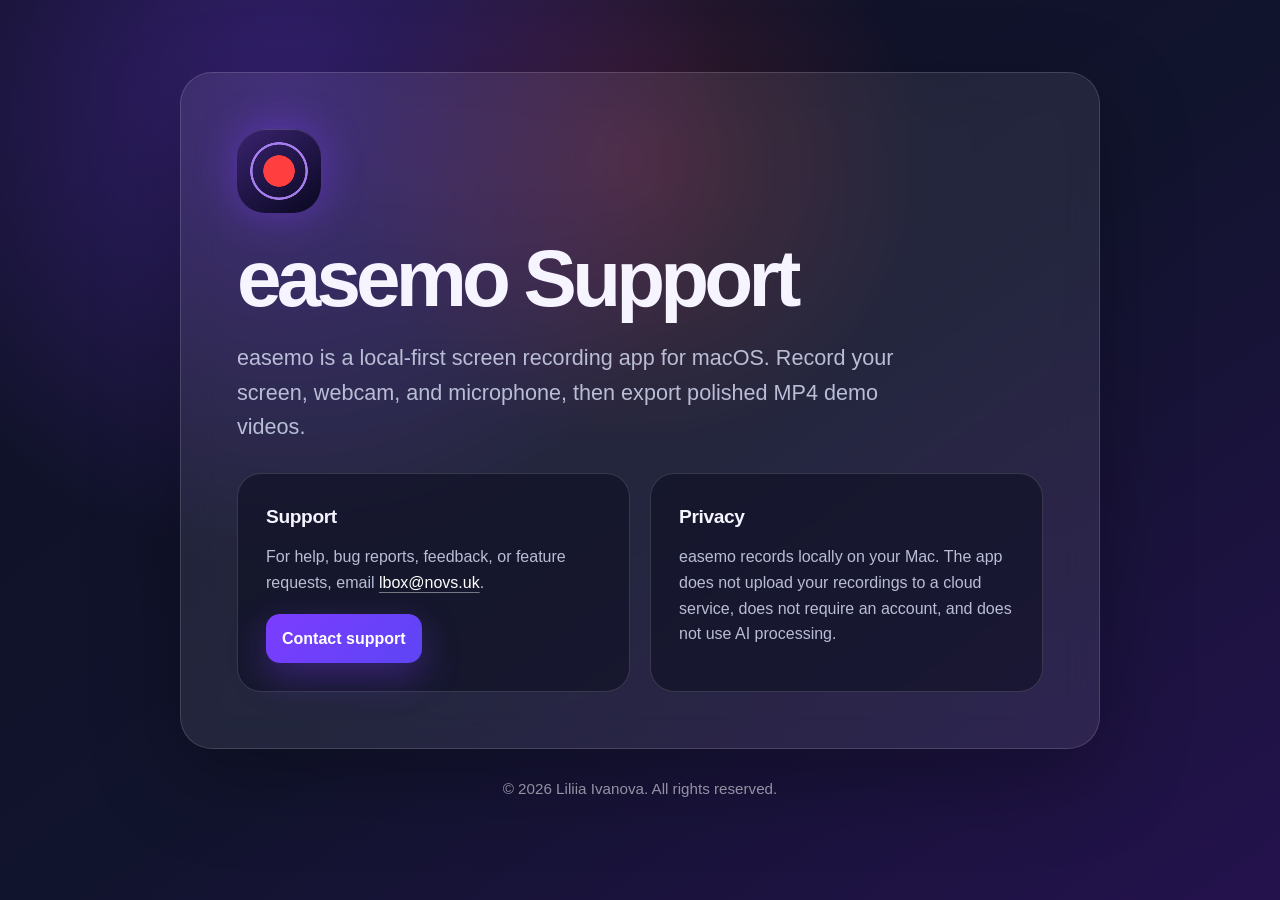
==== docs/index.html @ 4063d4b0 "Add GitHub Pages support site Co-authored-by: lil <lilyok@users.noreply.github.com>" ====
<!doctype html>
<html lang="en">
<head>
  <meta charset="utf-8">
  <meta name="viewport" content="width=device-width, initial-scale=1">
  <title>easemo Support</title>
  <meta
    name="description"
    content="Support and privacy information for easemo, a local-first screen recording app for macOS."
  >
  <style>
    :root {
      color-scheme: dark;
      --bg: #0f1024;
      --card: rgba(255, 255, 255, 0.08);
      --card-border: rgba(255, 255, 255, 0.14);
      --text: #f6f4ff;
      --muted: #b9bdd6;
      --accent: #7c3cff;
      --accent-2: #ff3f3f;
    }

    * {
      box-sizing: border-box;
    }

    body {
      margin: 0;
      min-height: 100vh;
      font-family: -apple-system, BlinkMacSystemFont, "Segoe UI", sans-serif;
      color: var(--text);
      background:
        radial-gradient(circle at 50% 18%, rgba(255, 63, 63, 0.18), transparent 18rem),
        radial-gradient(circle at 22% 12%, rgba(124, 60, 255, 0.34), transparent 28rem),
        linear-gradient(145deg, var(--bg), #11142d 52%, #24124d);
      line-height: 1.6;
    }

    main {
      width: min(920px, calc(100% - 40px));
      margin: 0 auto;
      padding: 72px 0;
    }

    .hero {
      padding: 56px;
      border: 1px solid var(--card-border);
      border-radius: 32px;
      background: var(--card);
      box-shadow: 0 28px 90px rgba(0, 0, 0, 0.28);
      backdrop-filter: blur(18px);
    }

    .icon {
      width: 84px;
      height: 84px;
      margin-bottom: 28px;
      border-radius: 28px;
      background:
        radial-gradient(circle at 50% 50%, var(--accent-2) 0 26%, transparent 27%),
        radial-gradient(circle at 50% 50%, transparent 0 44%, rgba(180, 136, 255, 0.9) 45% 48%, transparent 49%),
        linear-gradient(145deg, #39236f, #090820);
      box-shadow:
        0 0 42px rgba(124, 60, 255, 0.46),
        inset 0 1px 0 rgba(255, 255, 255, 0.16);
    }

    h1 {
      margin: 0;
      font-size: clamp(2.5rem, 7vw, 5rem);
      letter-spacing: -0.06em;
      line-height: 0.95;
    }

    .tagline {
      max-width: 680px;
      margin: 24px 0 0;
      color: var(--muted);
      font-size: clamp(1.1rem, 2.4vw, 1.35rem);
    }

    .grid {
      display: grid;
      grid-template-columns: repeat(2, minmax(0, 1fr));
      gap: 20px;
      margin-top: 28px;
    }

    section {
      padding: 28px;
      border: 1px solid var(--card-border);
      border-radius: 24px;
      background: rgba(13, 15, 34, 0.58);
    }

    h2 {
      margin: 0 0 12px;
      font-size: 1.2rem;
      letter-spacing: -0.02em;
    }

    p {
      margin: 0;
      color: var(--muted);
    }

    a {
      color: white;
      text-decoration-color: rgba(255, 255, 255, 0.42);
      text-underline-offset: 0.22em;
    }

    .button {
      display: inline-flex;
      align-items: center;
      margin-top: 18px;
      padding: 12px 16px;
      border-radius: 14px;
      color: white;
      background: linear-gradient(135deg, var(--accent), #5d45f5);
      text-decoration: none;
      font-weight: 700;
      box-shadow: 0 14px 36px rgba(124, 60, 255, 0.34);
    }

    footer {
      margin-top: 28px;
      color: rgba(246, 244, 255, 0.64);
      font-size: 0.95rem;
      text-align: center;
    }

    @media (max-width: 720px) {
      main {
        width: min(100% - 28px, 920px);
        padding: 32px 0;
      }

      .hero {
        padding: 32px;
        border-radius: 26px;
      }

      .grid {
        grid-template-columns: 1fr;
      }
    }
  </style>
</head>
<body>
  <main>
    <div class="hero">
      <div class="icon" aria-hidden="true"></div>
      <h1>easemo Support</h1>
      <p class="tagline">
        easemo is a local-first screen recording app for macOS. Record your
        screen, webcam, and microphone, then export polished MP4 demo videos.
      </p>

      <div class="grid">
        <section aria-labelledby="support-title">
          <h2 id="support-title">Support</h2>
          <p>
            For help, bug reports, feedback, or feature requests, email
            <a href="mailto:lbox@novs.uk">lbox@novs.uk</a>.
          </p>
          <a class="button" href="mailto:lbox@novs.uk?subject=easemo%20Support">
            Contact support
          </a>
        </section>

        <section aria-labelledby="privacy-title">
          <h2 id="privacy-title">Privacy</h2>
          <p>
            easemo records locally on your Mac. The app does not upload your
            recordings to a cloud service, does not require an account, and
            does not use AI processing.
          </p>
        </section>
      </div>
    </div>

    <footer>
      &copy; 2026 Liliia Ivanova. All rights reserved.
    </footer>
  </main>
</body>
</html>
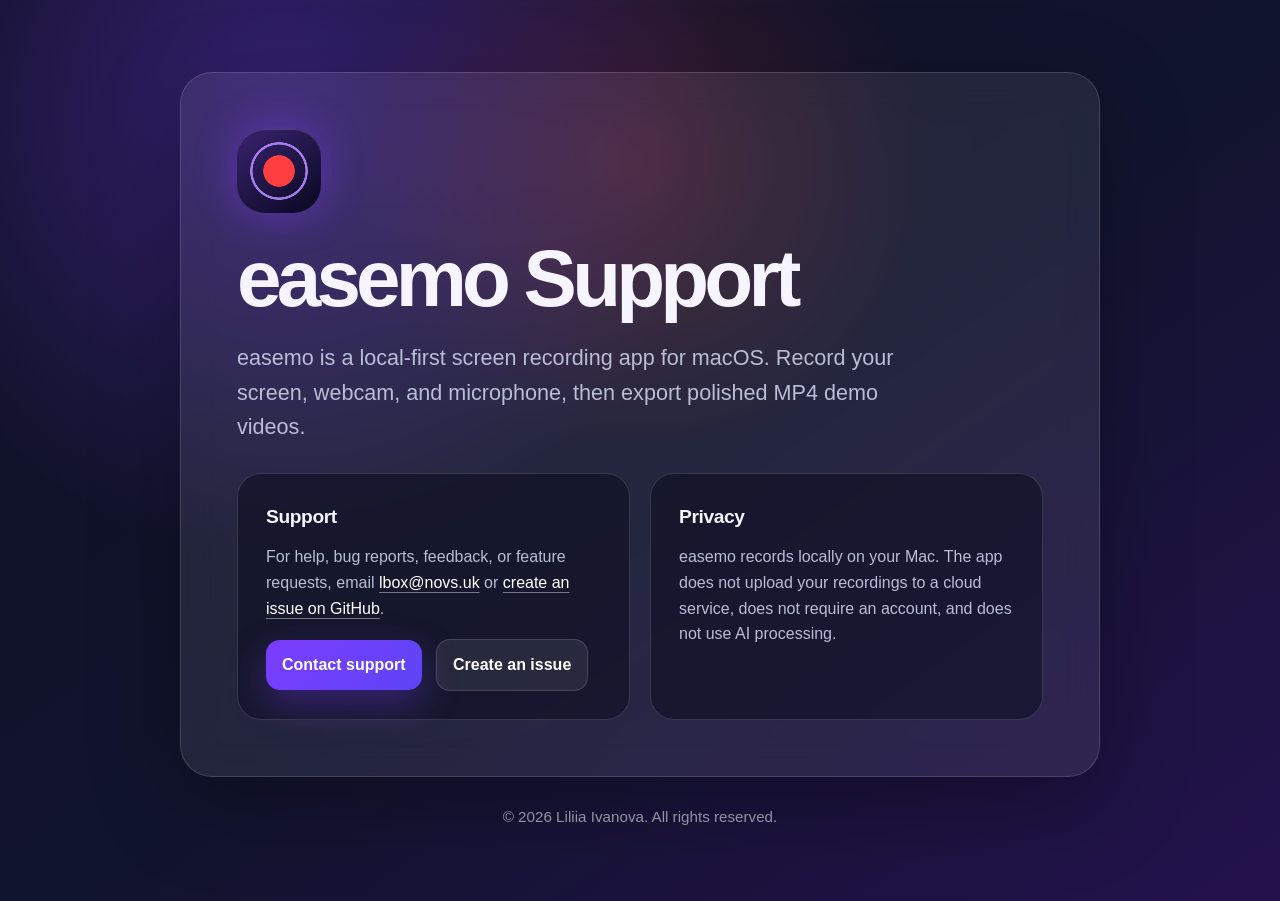
==== commit dfecdd76: "Add GitHub issues link to support page Co-authored-by: lil <lilyok@users.noreply.github.com>" ====
--- a/docs/index.html
+++ b/docs/index.html
@@ -123,6 +123,16 @@
       box-shadow: 0 14px 36px rgba(124, 60, 255, 0.34);
     }
 
+    .button + .button {
+      margin-left: 10px;
+    }
+
+    .button.secondary {
+      border: 1px solid var(--card-border);
+      background: rgba(255, 255, 255, 0.08);
+      box-shadow: none;
+    }
+
     footer {
       margin-top: 28px;
       color: rgba(246, 244, 255, 0.64);
@@ -162,10 +172,14 @@
           <h2 id="support-title">Support</h2>
           <p>
             For help, bug reports, feedback, or feature requests, email
-            <a href="mailto:lbox@novs.uk">lbox@novs.uk</a>.
+            <a href="mailto:lbox@novs.uk">lbox@novs.uk</a> or
+            <a href="https://github.com/lilyok/easemo/issues">create an issue on GitHub</a>.
           </p>
           <a class="button" href="mailto:lbox@novs.uk?subject=easemo%20Support">
             Contact support
+          </a>
+          <a class="button secondary" href="https://github.com/lilyok/easemo/issues">
+            Create an issue
           </a>
         </section>
 
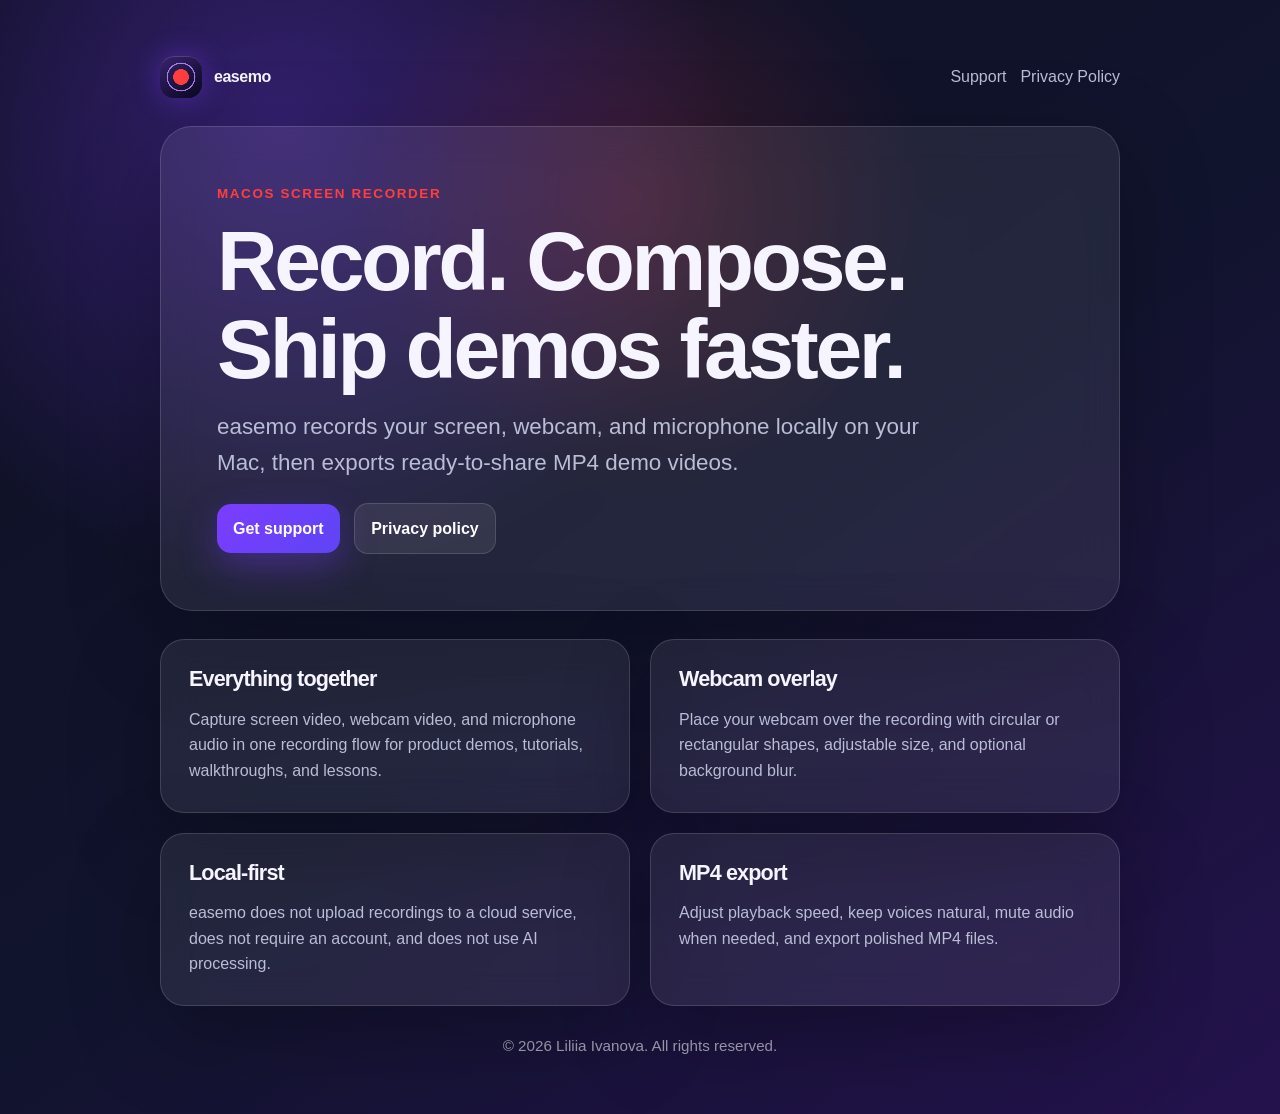
==== commit 2cd30e90: "Add support and privacy Pages site Co-authored-by: lil <lilyok@users.noreply.github.com>" ====
--- a/docs/index.html
+++ b/docs/index.html
@@ -3,196 +3,70 @@
 <head>
   <meta charset="utf-8">
   <meta name="viewport" content="width=device-width, initial-scale=1">
-  <title>easemo Support</title>
+  <title>easemo - Local Screen Recording for Mac</title>
   <meta
     name="description"
-    content="Support and privacy information for easemo, a local-first screen recording app for macOS."
+    content="easemo is a private, local-first macOS app for recording screen, webcam, and microphone into polished MP4 demo videos."
   >
-  <style>
-    :root {
-      color-scheme: dark;
-      --bg: #0f1024;
-      --card: rgba(255, 255, 255, 0.08);
-      --card-border: rgba(255, 255, 255, 0.14);
-      --text: #f6f4ff;
-      --muted: #b9bdd6;
-      --accent: #7c3cff;
-      --accent-2: #ff3f3f;
-    }
-
-    * {
-      box-sizing: border-box;
-    }
-
-    body {
-      margin: 0;
-      min-height: 100vh;
-      font-family: -apple-system, BlinkMacSystemFont, "Segoe UI", sans-serif;
-      color: var(--text);
-      background:
-        radial-gradient(circle at 50% 18%, rgba(255, 63, 63, 0.18), transparent 18rem),
-        radial-gradient(circle at 22% 12%, rgba(124, 60, 255, 0.34), transparent 28rem),
-        linear-gradient(145deg, var(--bg), #11142d 52%, #24124d);
-      line-height: 1.6;
-    }
-
-    main {
-      width: min(920px, calc(100% - 40px));
-      margin: 0 auto;
-      padding: 72px 0;
-    }
-
-    .hero {
-      padding: 56px;
-      border: 1px solid var(--card-border);
-      border-radius: 32px;
-      background: var(--card);
-      box-shadow: 0 28px 90px rgba(0, 0, 0, 0.28);
-      backdrop-filter: blur(18px);
-    }
-
-    .icon {
-      width: 84px;
-      height: 84px;
-      margin-bottom: 28px;
-      border-radius: 28px;
-      background:
-        radial-gradient(circle at 50% 50%, var(--accent-2) 0 26%, transparent 27%),
-        radial-gradient(circle at 50% 50%, transparent 0 44%, rgba(180, 136, 255, 0.9) 45% 48%, transparent 49%),
-        linear-gradient(145deg, #39236f, #090820);
-      box-shadow:
-        0 0 42px rgba(124, 60, 255, 0.46),
-        inset 0 1px 0 rgba(255, 255, 255, 0.16);
-    }
-
-    h1 {
-      margin: 0;
-      font-size: clamp(2.5rem, 7vw, 5rem);
-      letter-spacing: -0.06em;
-      line-height: 0.95;
-    }
-
-    .tagline {
-      max-width: 680px;
-      margin: 24px 0 0;
-      color: var(--muted);
-      font-size: clamp(1.1rem, 2.4vw, 1.35rem);
-    }
-
-    .grid {
-      display: grid;
-      grid-template-columns: repeat(2, minmax(0, 1fr));
-      gap: 20px;
-      margin-top: 28px;
-    }
-
-    section {
-      padding: 28px;
-      border: 1px solid var(--card-border);
-      border-radius: 24px;
-      background: rgba(13, 15, 34, 0.58);
-    }
-
-    h2 {
-      margin: 0 0 12px;
-      font-size: 1.2rem;
-      letter-spacing: -0.02em;
-    }
-
-    p {
-      margin: 0;
-      color: var(--muted);
-    }
-
-    a {
-      color: white;
-      text-decoration-color: rgba(255, 255, 255, 0.42);
-      text-underline-offset: 0.22em;
-    }
-
-    .button {
-      display: inline-flex;
-      align-items: center;
-      margin-top: 18px;
-      padding: 12px 16px;
-      border-radius: 14px;
-      color: white;
-      background: linear-gradient(135deg, var(--accent), #5d45f5);
-      text-decoration: none;
-      font-weight: 700;
-      box-shadow: 0 14px 36px rgba(124, 60, 255, 0.34);
-    }
-
-    .button + .button {
-      margin-left: 10px;
-    }
-
-    .button.secondary {
-      border: 1px solid var(--card-border);
-      background: rgba(255, 255, 255, 0.08);
-      box-shadow: none;
-    }
-
-    footer {
-      margin-top: 28px;
-      color: rgba(246, 244, 255, 0.64);
-      font-size: 0.95rem;
-      text-align: center;
-    }
-
-    @media (max-width: 720px) {
-      main {
-        width: min(100% - 28px, 920px);
-        padding: 32px 0;
-      }
-
-      .hero {
-        padding: 32px;
-        border-radius: 26px;
-      }
-
-      .grid {
-        grid-template-columns: 1fr;
-      }
-    }
-  </style>
+  <link rel="stylesheet" href="./styles.css">
 </head>
 <body>
   <main>
-    <div class="hero">
-      <div class="icon" aria-hidden="true"></div>
-      <h1>easemo Support</h1>
-      <p class="tagline">
-        easemo is a local-first screen recording app for macOS. Record your
-        screen, webcam, and microphone, then export polished MP4 demo videos.
+    <nav aria-label="Main navigation">
+      <a class="brand" href="./">
+        <span class="icon" aria-hidden="true"></span>
+        <span>easemo</span>
+      </a>
+      <div class="nav-links">
+        <a href="./support/">Support</a>
+        <a href="./privacy/">Privacy Policy</a>
+      </div>
+    </nav>
+
+    <section class="hero">
+      <p class="eyebrow">macOS screen recorder</p>
+      <h1>Record. Compose. Ship demos faster.</h1>
+      <p class="lead">
+        easemo records your screen, webcam, and microphone locally on your Mac,
+        then exports ready-to-share MP4 demo videos.
       </p>
+      <a class="button" href="./support/">Get support</a>
+      <a class="button secondary" href="./privacy/">Privacy policy</a>
+    </section>
 
-      <div class="grid">
-        <section aria-labelledby="support-title">
-          <h2 id="support-title">Support</h2>
-          <p>
-            For help, bug reports, feedback, or feature requests, email
-            <a href="mailto:lbox@novs.uk">lbox@novs.uk</a> or
-            <a href="https://github.com/lilyok/easemo/issues">create an issue on GitHub</a>.
-          </p>
-          <a class="button" href="mailto:lbox@novs.uk?subject=easemo%20Support">
-            Contact support
-          </a>
-          <a class="button secondary" href="https://github.com/lilyok/easemo/issues">
-            Create an issue
-          </a>
-        </section>
+    <section class="grid" aria-label="easemo features">
+      <div class="card">
+        <h2>Everything together</h2>
+        <p>
+          Capture screen video, webcam video, and microphone audio in one
+          recording flow for product demos, tutorials, walkthroughs, and lessons.
+        </p>
+      </div>
 
-        <section aria-labelledby="privacy-title">
-          <h2 id="privacy-title">Privacy</h2>
-          <p>
-            easemo records locally on your Mac. The app does not upload your
-            recordings to a cloud service, does not require an account, and
-            does not use AI processing.
-          </p>
-        </section>
+      <div class="card">
+        <h2>Webcam overlay</h2>
+        <p>
+          Place your webcam over the recording with circular or rectangular
+          shapes, adjustable size, and optional background blur.
+        </p>
       </div>
-    </div>
+
+      <div class="card">
+        <h2>Local-first</h2>
+        <p>
+          easemo does not upload recordings to a cloud service, does not require
+          an account, and does not use AI processing.
+        </p>
+      </div>
+
+      <div class="card">
+        <h2>MP4 export</h2>
+        <p>
+          Adjust playback speed, keep voices natural, mute audio when needed,
+          and export polished MP4 files.
+        </p>
+      </div>
+    </section>
 
     <footer>
       &copy; 2026 Liliia Ivanova. All rights reserved.
--- a/docs/styles.css
+++ b/docs/styles.css
@@ -0,0 +1,203 @@
+:root {
+  color-scheme: dark;
+  --bg: #0f1024;
+  --card: rgba(255, 255, 255, 0.08);
+  --card-border: rgba(255, 255, 255, 0.14);
+  --text: #f6f4ff;
+  --muted: #b9bdd6;
+  --accent: #7c3cff;
+  --accent-2: #ff3f3f;
+}
+
+* {
+  box-sizing: border-box;
+}
+
+body {
+  margin: 0;
+  min-height: 100vh;
+  font-family: -apple-system, BlinkMacSystemFont, "Segoe UI", sans-serif;
+  color: var(--text);
+  background:
+    radial-gradient(circle at 50% 18%, rgba(255, 63, 63, 0.18), transparent 18rem),
+    radial-gradient(circle at 22% 12%, rgba(124, 60, 255, 0.34), transparent 28rem),
+    linear-gradient(145deg, var(--bg), #11142d 52%, #24124d);
+  line-height: 1.6;
+}
+
+main {
+  width: min(960px, calc(100% - 40px));
+  margin: 0 auto;
+  padding: 56px 0;
+}
+
+nav {
+  display: flex;
+  justify-content: space-between;
+  align-items: center;
+  gap: 16px;
+  margin-bottom: 28px;
+}
+
+.brand {
+  display: inline-flex;
+  align-items: center;
+  gap: 12px;
+  color: var(--text);
+  font-weight: 800;
+  text-decoration: none;
+  letter-spacing: -0.03em;
+}
+
+.nav-links {
+  display: flex;
+  flex-wrap: wrap;
+  gap: 14px;
+}
+
+.nav-links a {
+  color: var(--muted);
+  text-decoration: none;
+}
+
+.nav-links a:hover,
+a {
+  color: white;
+}
+
+.icon {
+  width: 42px;
+  height: 42px;
+  border-radius: 14px;
+  background:
+    radial-gradient(circle at 50% 50%, var(--accent-2) 0 26%, transparent 27%),
+    radial-gradient(circle at 50% 50%, transparent 0 44%, rgba(180, 136, 255, 0.9) 45% 48%, transparent 49%),
+    linear-gradient(145deg, #39236f, #090820);
+  box-shadow:
+    0 0 28px rgba(124, 60, 255, 0.42),
+    inset 0 1px 0 rgba(255, 255, 255, 0.16);
+}
+
+.hero,
+.card {
+  border: 1px solid var(--card-border);
+  background: var(--card);
+  box-shadow: 0 28px 90px rgba(0, 0, 0, 0.28);
+  backdrop-filter: blur(18px);
+}
+
+.hero {
+  padding: 56px;
+  border-radius: 32px;
+}
+
+.card {
+  padding: 28px;
+  border-radius: 24px;
+}
+
+h1,
+h2 {
+  margin: 0;
+  letter-spacing: -0.04em;
+  line-height: 1.05;
+}
+
+h1 {
+  font-size: clamp(2.6rem, 7vw, 5.25rem);
+}
+
+h2 {
+  margin-bottom: 12px;
+  font-size: 1.35rem;
+}
+
+p,
+li {
+  color: var(--muted);
+}
+
+p {
+  margin: 16px 0 0;
+}
+
+ul {
+  margin: 16px 0 0;
+  padding-left: 1.25rem;
+}
+
+.lead {
+  max-width: 720px;
+  font-size: clamp(1.12rem, 2.4vw, 1.4rem);
+}
+
+.grid {
+  display: grid;
+  grid-template-columns: repeat(2, minmax(0, 1fr));
+  gap: 20px;
+  margin-top: 28px;
+}
+
+.button {
+  display: inline-flex;
+  align-items: center;
+  margin-top: 22px;
+  padding: 12px 16px;
+  border-radius: 14px;
+  color: white;
+  background: linear-gradient(135deg, var(--accent), #5d45f5);
+  text-decoration: none;
+  font-weight: 700;
+  box-shadow: 0 14px 36px rgba(124, 60, 255, 0.34);
+}
+
+.button + .button {
+  margin-left: 10px;
+}
+
+.button.secondary {
+  border: 1px solid var(--card-border);
+  background: rgba(255, 255, 255, 0.08);
+  box-shadow: none;
+}
+
+.eyebrow {
+  margin: 0 0 12px;
+  color: var(--accent-2);
+  font-size: 0.84rem;
+  font-weight: 800;
+  letter-spacing: 0.12em;
+  text-transform: uppercase;
+}
+
+footer {
+  margin-top: 28px;
+  color: rgba(246, 244, 255, 0.64);
+  font-size: 0.95rem;
+  text-align: center;
+}
+
+@media (max-width: 720px) {
+  main {
+    width: min(100% - 28px, 960px);
+    padding: 32px 0;
+  }
+
+  nav {
+    align-items: flex-start;
+    flex-direction: column;
+  }
+
+  .hero {
+    padding: 32px;
+    border-radius: 26px;
+  }
+
+  .grid {
+    grid-template-columns: 1fr;
+  }
+
+  .button + .button {
+    margin-left: 0;
+  }
+}
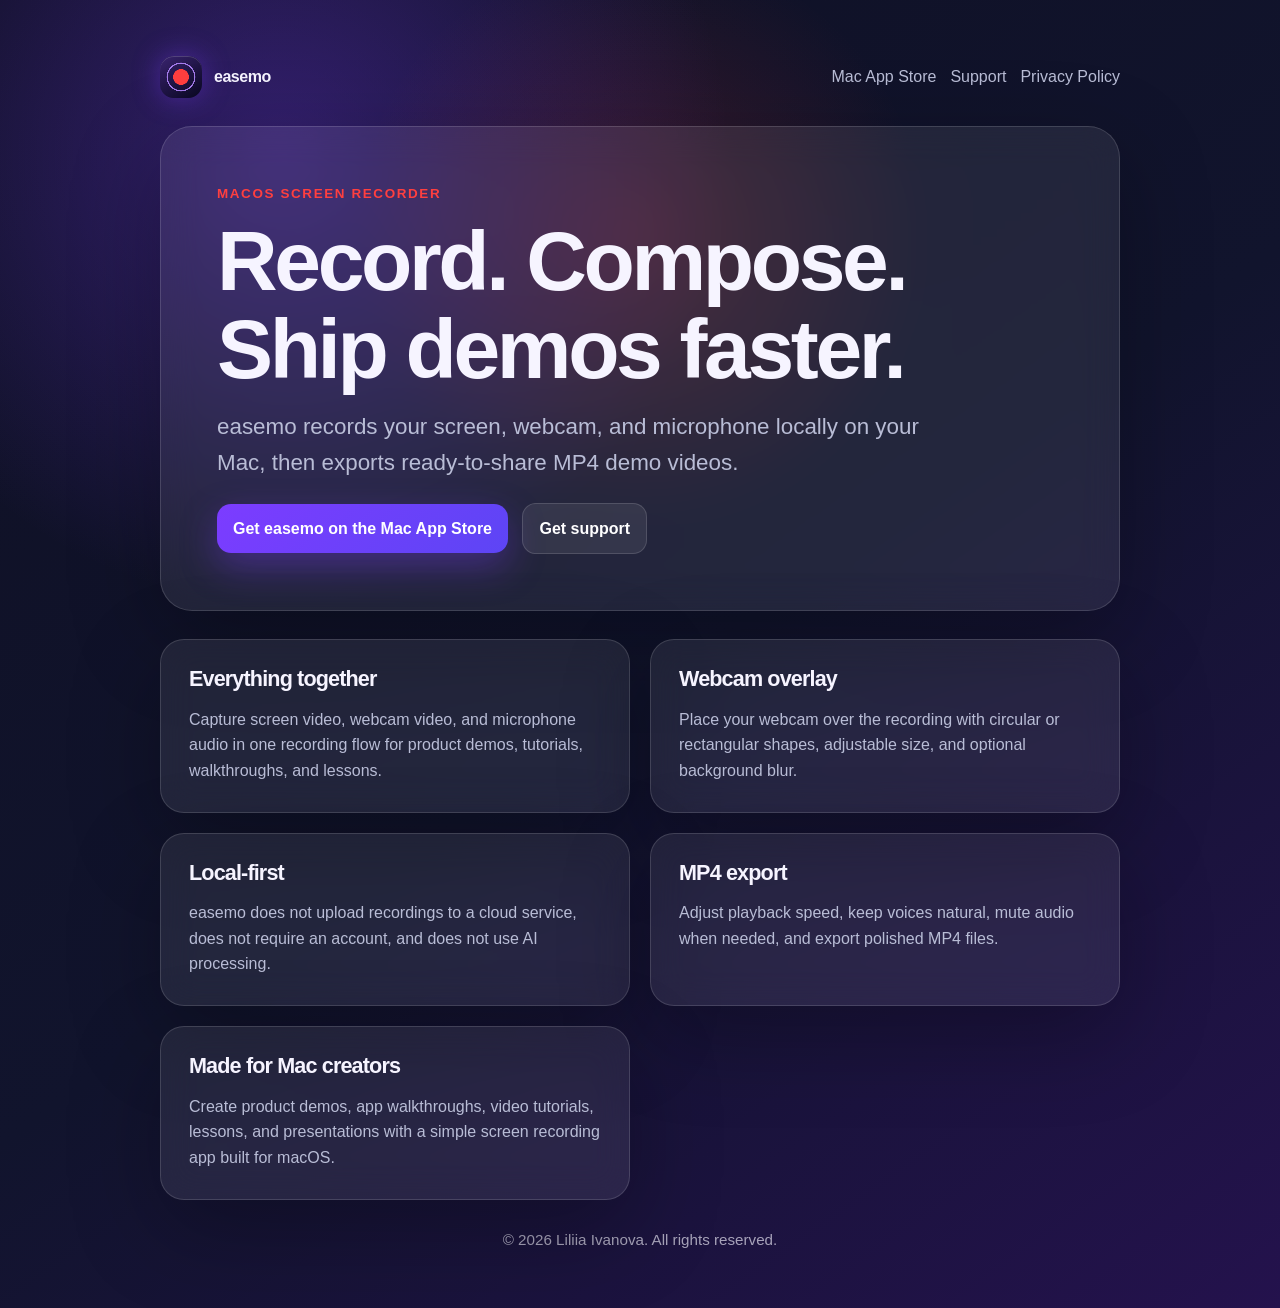
==== commit 58ac2bc0: "Add App Store link to product page Make easemo discoverable from its landing page with a direct down" ====
--- a/docs/index.html
+++ b/docs/index.html
@@ -8,7 +8,29 @@
     name="description"
     content="easemo is a private, local-first macOS app for recording screen, webcam, and microphone into polished MP4 demo videos."
   >
+  <meta name="robots" content="index, follow">
+  <link rel="canonical" href="https://lilyok.github.io/easemo/">
+  <meta property="og:type" content="website">
+  <meta property="og:title" content="easemo - Local Screen Recording for Mac">
+  <meta
+    property="og:description"
+    content="Record your screen, webcam, and microphone locally on your Mac, then export polished MP4 demo videos."
+  >
+  <meta property="og:url" content="https://lilyok.github.io/easemo/">
+  <meta name="twitter:card" content="summary">
   <link rel="stylesheet" href="./styles.css">
+  <script type="application/ld+json">
+    {
+      "@context": "https://schema.org",
+      "@type": "SoftwareApplication",
+      "name": "easemo",
+      "description": "A private, local-first screen, webcam, and microphone recorder for creating polished MP4 demo videos on Mac.",
+      "applicationCategory": "MultimediaApplication",
+      "operatingSystem": "macOS",
+      "downloadUrl": "https://apps.apple.com/us/app/easemo/id6783882422",
+      "sameAs": "https://apps.apple.com/us/app/easemo/id6783882422"
+    }
+  </script>
 </head>
 <body>
   <main>
@@ -18,6 +40,7 @@
         <span>easemo</span>
       </a>
       <div class="nav-links">
+        <a href="https://apps.apple.com/us/app/easemo/id6783882422">Mac App Store</a>
         <a href="./support/">Support</a>
         <a href="./privacy/">Privacy Policy</a>
       </div>
@@ -30,8 +53,10 @@
         easemo records your screen, webcam, and microphone locally on your Mac,
         then exports ready-to-share MP4 demo videos.
       </p>
-      <a class="button" href="./support/">Get support</a>
-      <a class="button secondary" href="./privacy/">Privacy policy</a>
+      <a class="button" href="https://apps.apple.com/us/app/easemo/id6783882422">
+        Get easemo on the Mac App Store
+      </a>
+      <a class="button secondary" href="./support/">Get support</a>
     </section>
 
     <section class="grid" aria-label="easemo features">
@@ -66,6 +91,14 @@
           and export polished MP4 files.
         </p>
       </div>
+
+      <div class="card">
+        <h2>Made for Mac creators</h2>
+        <p>
+          Create product demos, app walkthroughs, video tutorials, lessons, and
+          presentations with a simple screen recording app built for macOS.
+        </p>
+      </div>
     </section>
 
     <footer>
